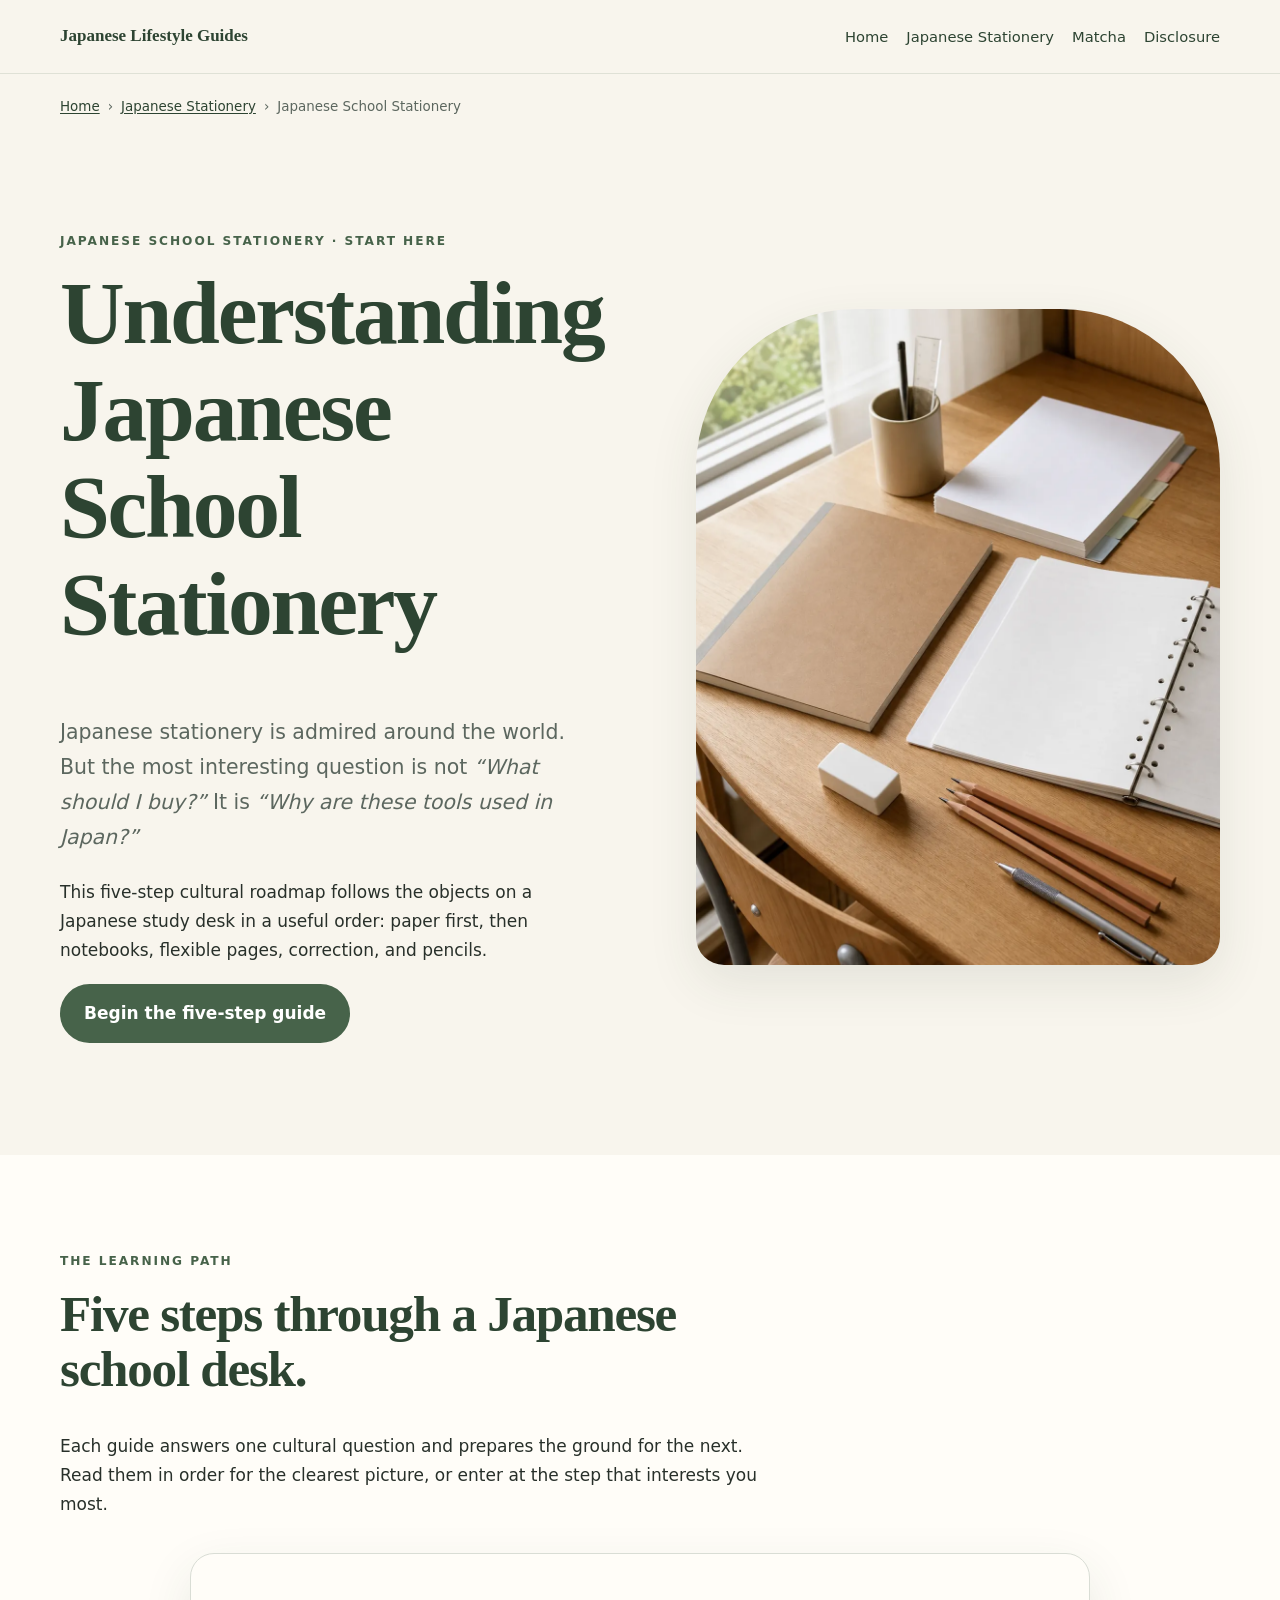
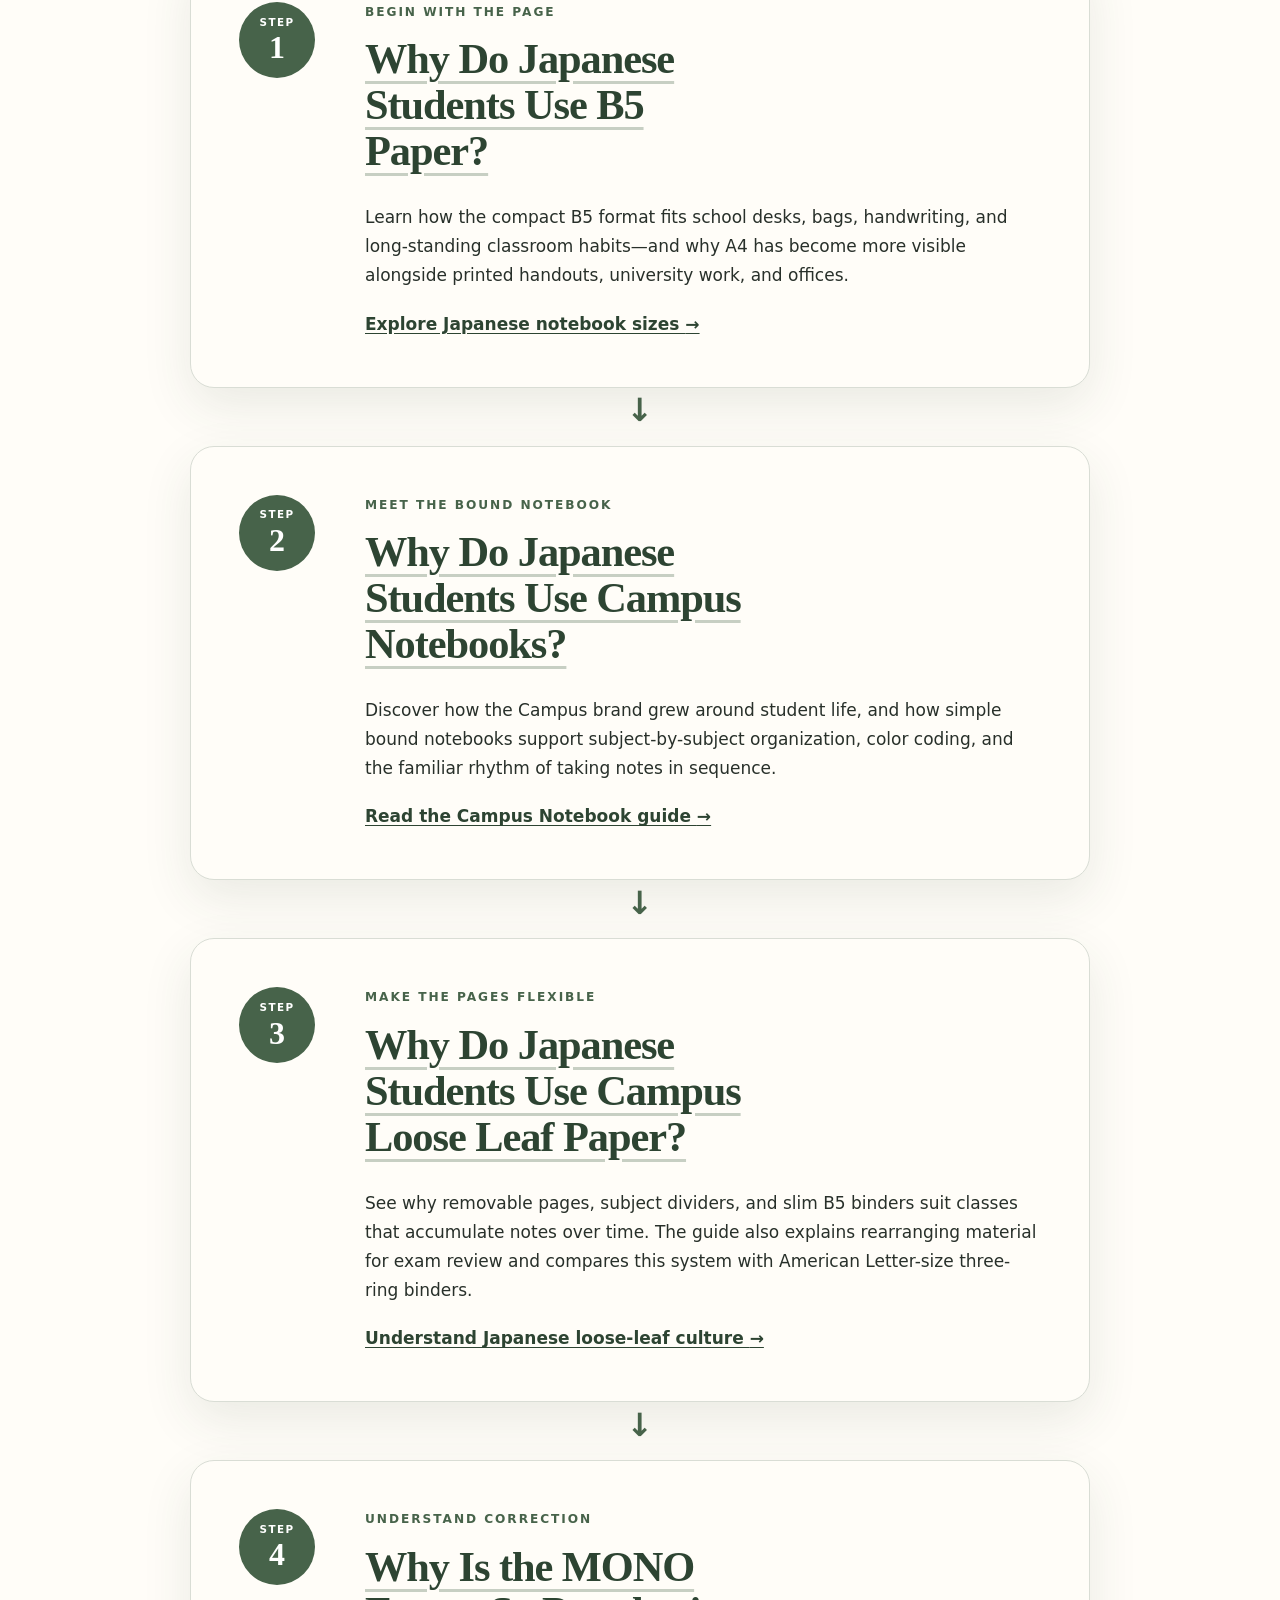
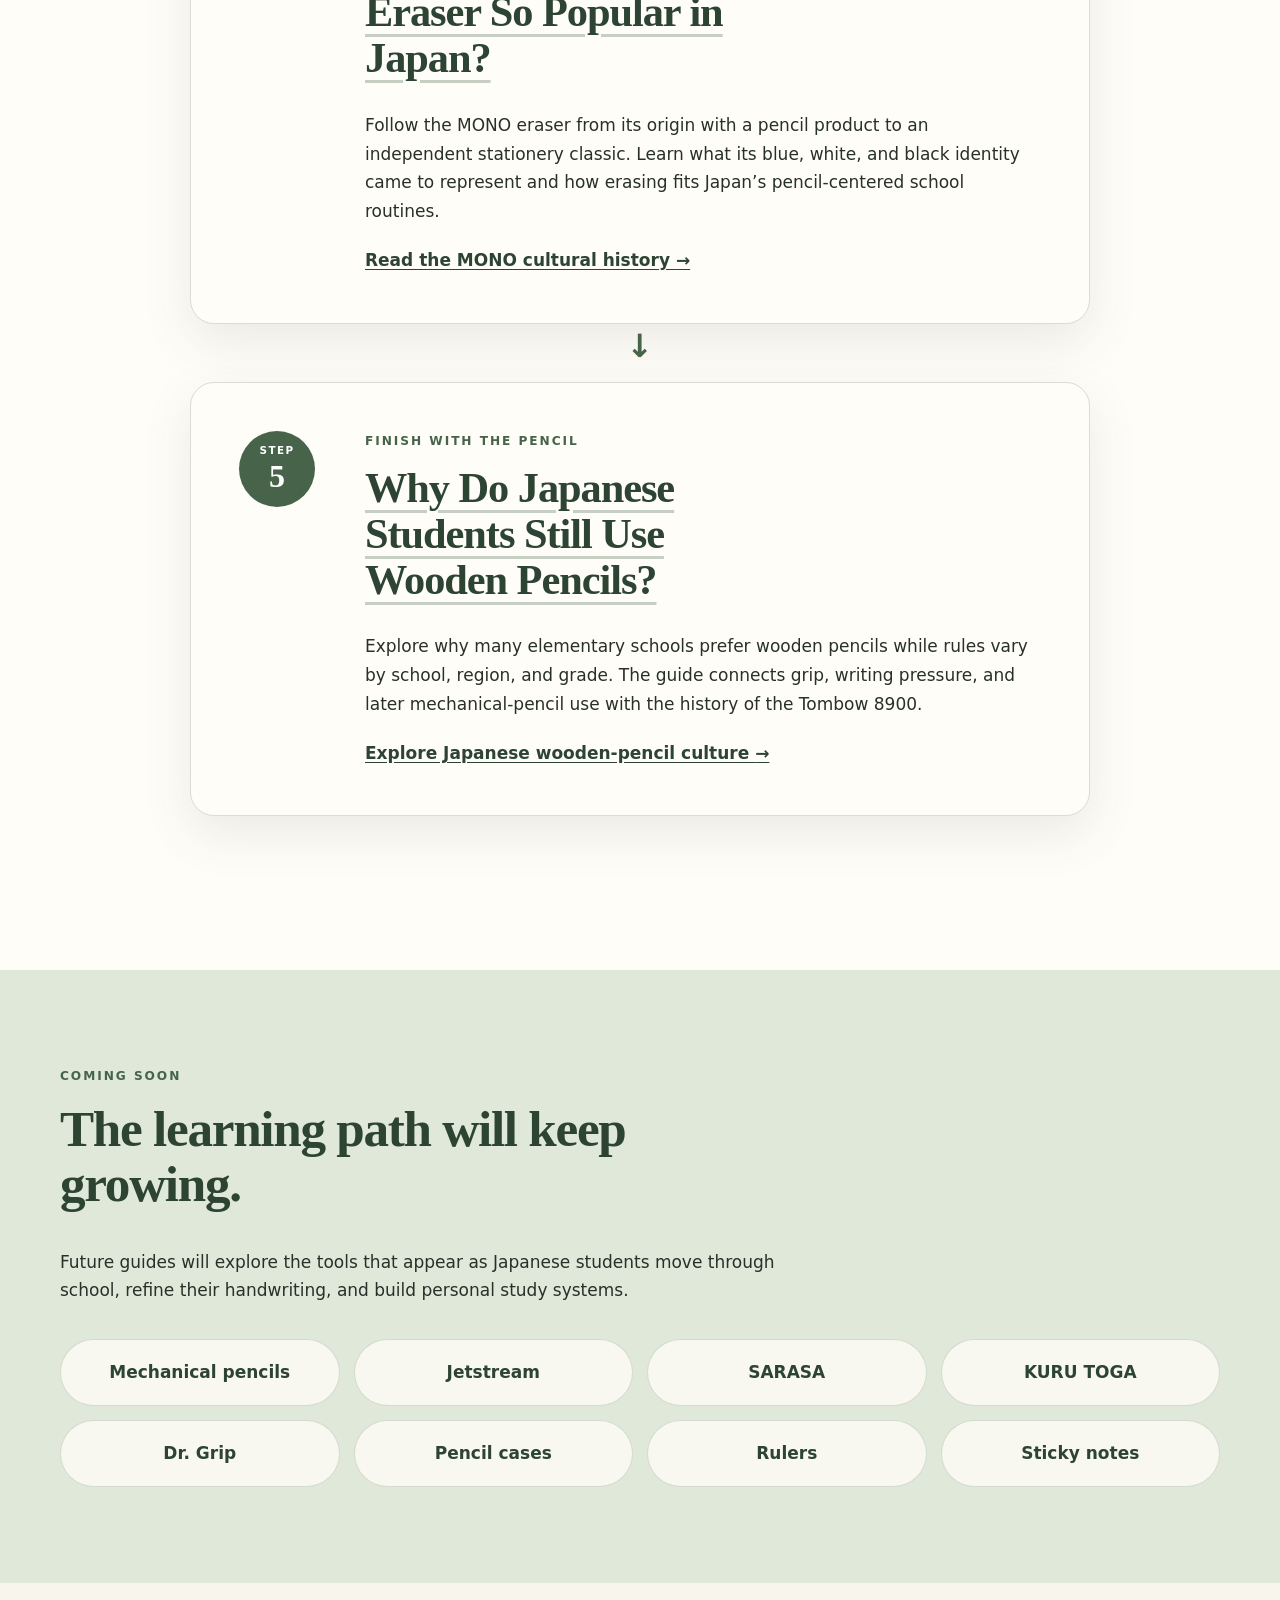
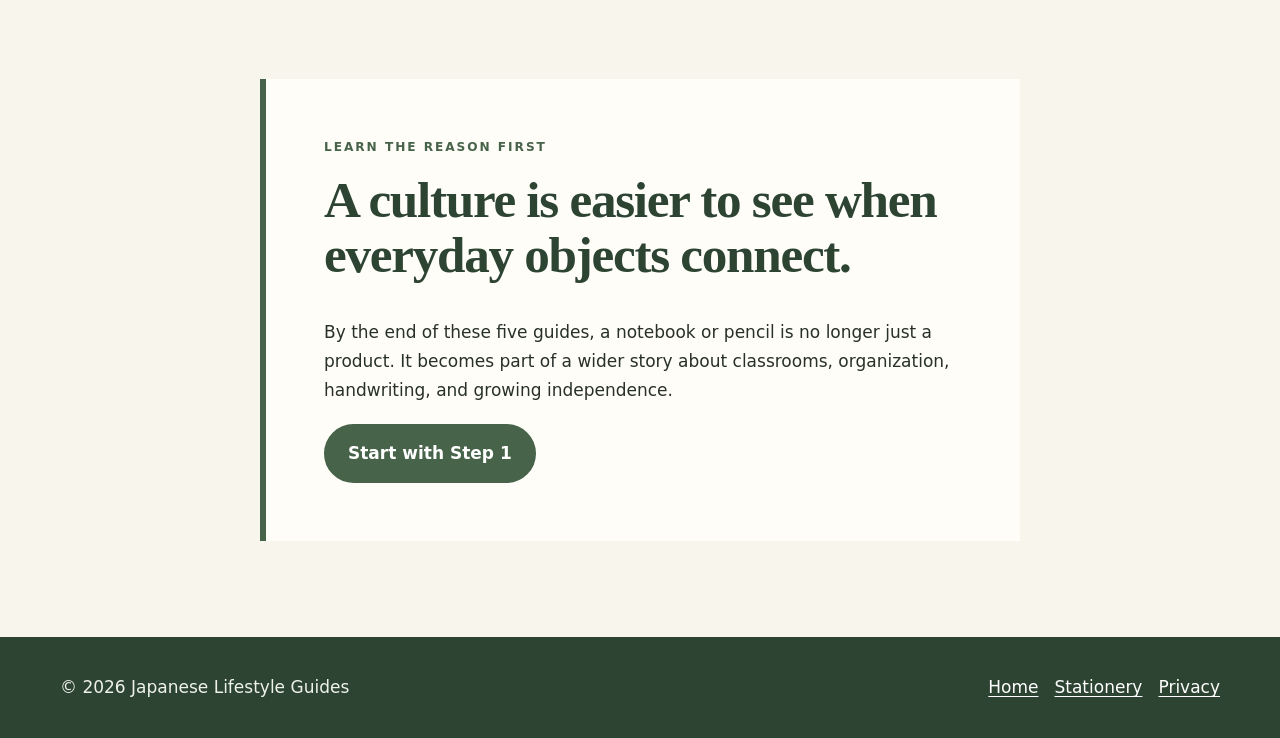
==== japanese-school-stationery/index.html @ 1e112a49 "Add Japanese school stationery start guide" ====
<!doctype html>
<html lang="en">
<head>
  <meta charset="utf-8">
  <meta name="viewport" content="width=device-width, initial-scale=1">
  <title>Start Here: Understanding Japanese School Stationery</title>
  <meta name="description" content="Follow a five-step cultural guide to Japanese school stationery, from B5 paper and Campus notebooks to loose leaf, MONO erasers, and wooden pencils.">
  <link rel="canonical" href="https://bugm79-sketch.github.io/amazon-guide/japanese-school-stationery/">
  <link rel="icon" href="../assets/favicon.svg" type="image/svg+xml">
  <link rel="stylesheet" href="../styles.css">
  <meta property="og:type" content="website">
  <meta property="og:title" content="Start Here: Understanding Japanese School Stationery">
  <meta property="og:description" content="A five-step cultural roadmap to the paper, notebooks, erasers, and pencils found in Japanese schools.">
  <meta property="og:url" content="https://bugm79-sketch.github.io/amazon-guide/japanese-school-stationery/">
  <meta property="og:image" content="https://bugm79-sketch.github.io/amazon-guide/assets/images/japanese-school-stationery-start-here.webp">
  <meta name="twitter:card" content="summary_large_image">
  <meta name="twitter:title" content="Start Here: Understanding Japanese School Stationery">
  <meta name="twitter:description" content="Learn why Japanese students use B5 paper, Campus notebooks, loose leaf, MONO erasers, and wooden pencils.">
  <meta name="twitter:image" content="https://bugm79-sketch.github.io/amazon-guide/assets/images/japanese-school-stationery-start-here.webp">
  <script type="application/ld+json">
  {
    "@context":"https://schema.org",
    "@graph":[
      {
        "@type":"CollectionPage",
        "@id":"https://bugm79-sketch.github.io/amazon-guide/japanese-school-stationery/#page",
        "name":"Start Here: Understanding Japanese School Stationery",
        "description":"A five-step cultural guide to Japanese school stationery.",
        "url":"https://bugm79-sketch.github.io/amazon-guide/japanese-school-stationery/",
        "isPartOf":{"@type":"WebSite","name":"Japanese Lifestyle Guides","url":"https://bugm79-sketch.github.io/amazon-guide/"}
      },
      {
        "@type":"BreadcrumbList",
        "itemListElement":[
          {"@type":"ListItem","position":1,"name":"Home","item":"https://bugm79-sketch.github.io/amazon-guide/"},
          {"@type":"ListItem","position":2,"name":"Japanese Stationery","item":"https://bugm79-sketch.github.io/amazon-guide/japanese-stationery.html"},
          {"@type":"ListItem","position":3,"name":"Japanese School Stationery","item":"https://bugm79-sketch.github.io/amazon-guide/japanese-school-stationery/"}
        ]
      },
      {
        "@type":"ItemList",
        "name":"Japanese School Stationery Learning Path",
        "numberOfItems":5,
        "itemListOrder":"https://schema.org/ItemListOrderAscending",
        "itemListElement":[
          {"@type":"ListItem","position":1,"name":"Why Do Japanese Students Use B5 Paper?","url":"https://bugm79-sketch.github.io/amazon-guide/japanese-a4-b5-notebooks.html"},
          {"@type":"ListItem","position":2,"name":"Why Do Japanese Students Use Campus Notebooks?","url":"https://bugm79-sketch.github.io/amazon-guide/kokuyo-campus-notebooks.html"},
          {"@type":"ListItem","position":3,"name":"Why Do Japanese Students Use Campus Loose Leaf Paper?","url":"https://bugm79-sketch.github.io/amazon-guide/kokuyo-campus-loose-leaf-culture.html"},
          {"@type":"ListItem","position":4,"name":"Why Is the MONO Eraser So Popular in Japan?","url":"https://bugm79-sketch.github.io/amazon-guide/tombow-mono-eraser-japanese-culture.html"},
          {"@type":"ListItem","position":5,"name":"Why Do Japanese Students Still Use Wooden Pencils?","url":"https://bugm79-sketch.github.io/amazon-guide/tombow-8900-japanese-pencil.html"}
        ]
      }
    ]
  }
  </script>
</head>
<body>
  <a class="skip-link" href="#main">Skip to content</a>
  <header class="site-header">
    <div class="container">
      <a class="brand" href="../index.html">Japanese Lifestyle Guides</a>
      <nav class="site-nav" aria-label="Main navigation"><a href="../index.html">Home</a><a href="../japanese-stationery.html">Japanese Stationery</a><a href="../matcha-station.html">Matcha</a><a href="../disclosure.html">Disclosure</a></nav>
    </div>
  </header>
  <main id="main">
    <div class="container breadcrumb" aria-label="Breadcrumb"><a href="../index.html">Home</a><span aria-hidden="true">›</span><a href="../japanese-stationery.html">Japanese Stationery</a><span aria-hidden="true">›</span><span>Japanese School Stationery</span></div>
    <section class="hero">
      <div class="container hero-grid">
        <div class="hero-copy">
          <p class="eyebrow">Japanese School Stationery · Start Here</p>
          <h1>Understanding Japanese School Stationery</h1>
          <p class="lede">Japanese stationery is admired around the world. But the most interesting question is not <em>“What should I buy?”</em> It is <em>“Why are these tools used in Japan?”</em></p>
          <p>This five-step cultural roadmap follows the objects on a Japanese study desk in a useful order: paper first, then notebooks, flexible pages, correction, and pencils.</p>
          <a class="button" href="#learning-path">Begin the five-step guide</a>
        </div>
        <div class="hero-art"><img src="../assets/images/japanese-school-stationery-start-here.webp" width="1086" height="1448" alt="Minimal Japanese school stationery desk with a B5 notebook, loose-leaf paper, white eraser, and wooden pencils" fetchpriority="high" decoding="async"></div>
      </div>
    </section>
    <section class="section soft" id="learning-path">
      <div class="container">
        <div class="section-head"><p class="eyebrow">The learning path</p><h2>Five steps through a Japanese school desk.</h2><p>Each guide answers one cultural question and prepares the ground for the next. Read them in order for the clearest picture, or enter at the step that interests you most.</p></div>
        <ol class="stationery-roadmap">
          <li class="roadmap-step">
            <div class="step-marker"><small>Step</small><strong>1</strong></div>
            <div><p class="eyebrow">Begin with the page</p><h2><a href="../japanese-a4-b5-notebooks.html">Why Do Japanese Students Use B5 Paper?</a></h2><p>Learn how the compact B5 format fits school desks, bags, handwriting, and long-standing classroom habits—and why A4 has become more visible alongside printed handouts, university work, and offices.</p><a class="roadmap-link" href="../japanese-a4-b5-notebooks.html">Explore Japanese notebook sizes <span aria-hidden="true">→</span></a></div>
          </li>
          <li class="roadmap-step">
            <div class="step-marker"><small>Step</small><strong>2</strong></div>
            <div><p class="eyebrow">Meet the bound notebook</p><h2><a href="../kokuyo-campus-notebooks.html">Why Do Japanese Students Use Campus Notebooks?</a></h2><p>Discover how the Campus brand grew around student life, and how simple bound notebooks support subject-by-subject organization, color coding, and the familiar rhythm of taking notes in sequence.</p><a class="roadmap-link" href="../kokuyo-campus-notebooks.html">Read the Campus Notebook guide <span aria-hidden="true">→</span></a></div>
          </li>
          <li class="roadmap-step">
            <div class="step-marker"><small>Step</small><strong>3</strong></div>
            <div><p class="eyebrow">Make the pages flexible</p><h2><a href="../kokuyo-campus-loose-leaf-culture.html">Why Do Japanese Students Use Campus Loose Leaf Paper?</a></h2><p>See why removable pages, subject dividers, and slim B5 binders suit classes that accumulate notes over time. The guide also explains rearranging material for exam review and compares this system with American Letter-size three-ring binders.</p><a class="roadmap-link" href="../kokuyo-campus-loose-leaf-culture.html">Understand Japanese loose-leaf culture <span aria-hidden="true">→</span></a></div>
          </li>
          <li class="roadmap-step">
            <div class="step-marker"><small>Step</small><strong>4</strong></div>
            <div><p class="eyebrow">Understand correction</p><h2><a href="../tombow-mono-eraser-japanese-culture.html">Why Is the MONO Eraser So Popular in Japan?</a></h2><p>Follow the MONO eraser from its origin with a pencil product to an independent stationery classic. Learn what its blue, white, and black identity came to represent and how erasing fits Japan’s pencil-centered school routines.</p><a class="roadmap-link" href="../tombow-mono-eraser-japanese-culture.html">Read the MONO cultural history <span aria-hidden="true">→</span></a></div>
          </li>
          <li class="roadmap-step">
            <div class="step-marker"><small>Step</small><strong>5</strong></div>
            <div><p class="eyebrow">Finish with the pencil</p><h2><a href="../tombow-8900-japanese-pencil.html">Why Do Japanese Students Still Use Wooden Pencils?</a></h2><p>Explore why many elementary schools prefer wooden pencils while rules vary by school, region, and grade. The guide connects grip, writing pressure, and later mechanical-pencil use with the history of the Tombow 8900.</p><a class="roadmap-link" href="../tombow-8900-japanese-pencil.html">Explore Japanese wooden-pencil culture <span aria-hidden="true">→</span></a></div>
          </li>
        </ol>
      </div>
    </section>
    <section class="section sage">
      <div class="container">
        <div class="section-head"><p class="eyebrow">Coming Soon</p><h2>The learning path will keep growing.</h2><p>Future guides will explore the tools that appear as Japanese students move through school, refine their handwriting, and build personal study systems.</p></div>
        <div class="coming-soon-grid" aria-label="Upcoming Japanese stationery guides">
          <span>Mechanical pencils</span><span>Jetstream</span><span>SARASA</span><span>KURU TOGA</span><span>Dr. Grip</span><span>Pencil cases</span><span>Rulers</span><span>Sticky notes</span>
        </div>
      </div>
    </section>
    <section class="section">
      <div class="narrow course-closing">
        <p class="eyebrow">Learn the reason first</p>
        <h2>A culture is easier to see when everyday objects connect.</h2>
        <p>By the end of these five guides, a notebook or pencil is no longer just a product. It becomes part of a wider story about classrooms, organization, handwriting, and growing independence.</p>
        <a class="button" href="../japanese-a4-b5-notebooks.html">Start with Step 1</a>
      </div>
    </section>
  </main>
  <footer class="site-footer"><div class="container footer-row"><p>© 2026 Japanese Lifestyle Guides</p><div class="footer-links"><a href="../index.html">Home</a><a href="../japanese-stationery.html">Stationery</a><a href="../privacy.html">Privacy</a></div></div></footer>
</body>
</html>
---- styles.css ----
:root {
  --matcha: #47634a;
  --matcha-dark: #2d4432;
  --sage: #dfe8d9;
  --cream: #f8f5ed;
  --paper: #fffdf8;
  --wood: #d5b98d;
  --charcoal: #28302a;
  --muted: #5c675f;
  --line: #d9ddd5;
  --shadow: 0 18px 50px rgba(45, 68, 50, .1);
  --radius: 24px;
}

* { box-sizing: border-box; }
html { scroll-behavior: smooth; }
body {
  margin: 0;
  color: var(--charcoal);
  background: var(--cream);
  font-family: Inter, ui-sans-serif, system-ui, -apple-system, BlinkMacSystemFont, "Segoe UI", sans-serif;
  font-size: 17px;
  line-height: 1.7;
}
img { display: block; max-width: 100%; height: auto; }
a { color: var(--matcha-dark); text-underline-offset: .18em; }
a:hover { color: var(--matcha); }
h1, h2, h3 {
  margin: 0 0 .7em;
  color: var(--matcha-dark);
  font-family: Georgia, "Times New Roman", serif;
  line-height: 1.08;
  letter-spacing: -.025em;
}
h1 { font-size: clamp(2.8rem, 7vw, 5.8rem); max-width: 12ch; }
h2 { font-size: clamp(2rem, 4vw, 3.4rem); }
h3 { font-size: clamp(1.4rem, 2vw, 1.85rem); }
p { margin: 0 0 1.15em; }
.container { width: min(1160px, calc(100% - 40px)); margin-inline: auto; }
.narrow { width: min(760px, calc(100% - 40px)); margin-inline: auto; }
.skip-link { position: absolute; left: -999px; top: 8px; }
.skip-link:focus { left: 8px; z-index: 10; padding: 10px 16px; background: white; }
.site-header { padding: 22px 0; border-bottom: 1px solid rgba(71, 99, 74, .14); }
.site-header .container, .site-footer .footer-row { display: flex; align-items: center; justify-content: space-between; gap: 24px; }
.brand { font-family: Georgia, serif; font-weight: 700; text-decoration: none; }
.site-nav { display: flex; flex-wrap: wrap; gap: 18px; font-size: .92rem; }
.site-nav a { text-decoration: none; }
.eyebrow { color: var(--matcha); font-size: .76rem; font-weight: 800; letter-spacing: .16em; text-transform: uppercase; }
.hero { padding: clamp(56px, 9vw, 112px) 0; }
.hero-grid { display: grid; grid-template-columns: 1.02fr .98fr; gap: clamp(36px, 7vw, 90px); align-items: center; }
.hero-copy .lede { max-width: 58ch; color: var(--muted); font-size: clamp(1.05rem, 2vw, 1.28rem); }
.hero-art { overflow: hidden; border-radius: 160px 160px 28px 28px; box-shadow: var(--shadow); }
.hero-art img { width: 100%; aspect-ratio: 4 / 5; object-fit: cover; }
.button {
  display: inline-flex; align-items: center; justify-content: center; min-height: 52px;
  padding: 13px 22px; border: 2px solid var(--matcha); border-radius: 999px;
  background: var(--matcha); color: white; font-weight: 750; text-align: center; text-decoration: none;
}
.button:hover { background: var(--matcha-dark); color: white; }
.button[aria-disabled="true"] { cursor: not-allowed; border-color: #a7afa5; background: #a7afa5; color: #fff; }
.link-note { display: block; margin-top: 8px; color: var(--muted); font-size: .82rem; }
.section { padding: clamp(56px, 8vw, 96px) 0; }
.section-head { max-width: 720px; margin-bottom: 34px; }
.soft { background: var(--paper); }
.sage { background: var(--sage); }
.card-grid { display: grid; grid-template-columns: repeat(2, 1fr); gap: 22px; }
.card { overflow: hidden; border: 1px solid var(--line); border-radius: var(--radius); background: var(--paper); box-shadow: 0 10px 30px rgba(45,68,50,.055); }
.card > img { width: 100%; aspect-ratio: 4 / 3; object-fit: cover; }
.card-body { padding: 26px; }
.card .tag { display: inline-block; margin-bottom: 14px; padding: 5px 11px; border-radius: 999px; background: var(--sage); color: var(--matcha-dark); font-size: .75rem; font-weight: 800; }
.featured-card { display: grid; grid-template-columns: 1fr 1fr; align-items: stretch; }
.featured-card img { width: 100%; height: 100%; object-fit: cover; }
.featured-guides { display: grid; gap: 24px; }
.category-grid { display: grid; grid-template-columns: repeat(3, 1fr); gap: 15px; }
.category { display: block; min-height: 112px; padding: 22px; border: 1px solid var(--line); border-radius: 18px; background: var(--paper); }
.category small { display: block; color: var(--muted); }
.category-available {
  cursor: pointer;
  border-color: rgba(71, 99, 74, .35);
  background: linear-gradient(135deg, var(--paper), #f0f5ec);
  box-shadow: 0 8px 22px rgba(45, 68, 50, .11);
  color: var(--matcha-dark);
  text-decoration: none;
  transition: transform .2s ease, box-shadow .2s ease, border-color .2s ease;
}
.category-available small { color: var(--matcha); font-weight: 750; }
.category-available:hover {
  transform: translateY(-4px);
  border-color: var(--matcha);
  box-shadow: 0 14px 30px rgba(45, 68, 50, .16);
  color: var(--matcha-dark);
}
.category-available:focus-visible { outline: 3px solid var(--wood); outline-offset: 4px; }
.category-coming-soon { cursor: default; background: rgba(255, 253, 248, .62); color: #616a63; box-shadow: none; }
.category-coming-soon small { display: inline-block; margin-top: 4px; padding: 2px 9px; border-radius: 999px; background: #eceee9; font-size: .78rem; }
.product { display: grid; grid-template-columns: .85fr 1.15fr; }
.product img { width: 100%; height: 100%; min-height: 360px; object-fit: cover; }
.facts { display: grid; grid-template-columns: 1fr 1fr; gap: 18px; margin: 22px 0; }
.facts div { padding-top: 14px; border-top: 1px solid var(--line); }
.facts strong { display: block; color: var(--matcha-dark); }
.style-grid, .routine { display: grid; grid-template-columns: repeat(2, 1fr); gap: clamp(30px, 7vw, 80px); align-items: center; }
.lifestyle-image { width: 100%; aspect-ratio: 4 / 3; object-fit: cover; }
.summary-photo { display: grid; grid-template-columns: 1.25fr .75fr; overflow: hidden; border-radius: var(--radius); background: var(--cream); box-shadow: var(--shadow); }
.summary-photo > img { width: 100%; height: 100%; min-height: 440px; object-fit: cover; }
.summary-copy { align-self: center; padding: clamp(28px, 5vw, 58px); }
.check-list { padding: 0; list-style: none; }
.check-list li { position: relative; margin: 10px 0; padding-left: 30px; }
.check-list li::before { position: absolute; left: 0; content: "○"; color: var(--matcha); font-weight: 800; }
.steps { margin: 0; padding: 0; list-style: none; counter-reset: steps; }
.steps li { position: relative; min-height: 52px; margin: 0 0 15px; padding: 12px 14px 12px 62px; border-radius: 14px; background: var(--paper); counter-increment: steps; }
.steps li::before { position: absolute; left: 12px; top: 9px; content: counter(steps); display: grid; width: 38px; height: 38px; place-items: center; border-radius: 50%; background: var(--matcha); color: white; font-weight: 800; }
.faq details { margin-bottom: 12px; padding: 18px 20px; border: 1px solid var(--line); border-radius: 14px; background: var(--paper); }
.faq summary { cursor: pointer; color: var(--matcha-dark); font-weight: 800; }
.faq details p { margin: 12px 0 0; }
.disclosure-box { padding: clamp(24px, 5vw, 42px); border: 2px solid var(--matcha); border-radius: var(--radius); background: var(--paper); }
.legal h1 { max-width: none; font-size: clamp(2.6rem, 6vw, 4.5rem); }
.legal h2 { margin-top: 1.5em; font-size: 1.8rem; }
.site-footer { padding: 36px 0; background: var(--matcha-dark); color: #eef2eb; }
.site-footer a { color: white; }
.site-footer p { margin: 0; }
.footer-links { display: flex; flex-wrap: wrap; gap: 16px; }
.tiny { font-size: .82rem; color: var(--muted); }
.compact-disclosure p:last-child { margin-bottom: 0; }
.breadcrumb { display: flex; flex-wrap: wrap; gap: 8px; padding-top: 22px; color: var(--muted); font-size: .84rem; }
.stationery-roadmap { width: min(900px, 100%); margin: 0 auto; padding: 0; list-style: none; }
.roadmap-step {
  position: relative; display: grid; grid-template-columns: 84px 1fr; gap: clamp(20px, 4vw, 42px);
  margin-bottom: 58px; padding: clamp(26px, 5vw, 48px); border: 1px solid var(--line);
  border-radius: var(--radius); background: var(--paper); box-shadow: var(--shadow);
}
.roadmap-step:not(:last-child)::after { position: absolute; bottom: -51px; left: 50%; content: "↓"; color: var(--matcha); font-size: 2rem; font-weight: 800; transform: translateX(-50%); }
.roadmap-step h2 { max-width: 19ch; font-size: clamp(1.75rem, 3.5vw, 2.65rem); }
.roadmap-step h2 a { text-decoration-thickness: .06em; text-decoration-color: rgba(71, 99, 74, .3); }
.step-marker { display: grid; width: 76px; height: 76px; place-content: center; border-radius: 50%; background: var(--matcha); color: white; text-align: center; line-height: 1; }
.step-marker small { font-size: .65rem; font-weight: 800; letter-spacing: .14em; text-transform: uppercase; }
.step-marker strong { margin-top: 4px; font-family: Georgia, serif; font-size: 2rem; }
.roadmap-link { font-weight: 800; }
.coming-soon-grid { display: grid; grid-template-columns: repeat(4, 1fr); gap: 14px; }
.coming-soon-grid span { padding: 18px 14px; border: 1px solid rgba(71, 99, 74, .2); border-radius: 999px; background: rgba(255, 253, 248, .78); color: var(--matcha-dark); font-weight: 750; text-align: center; }
.course-closing { padding: clamp(28px, 6vw, 58px); border-left: 6px solid var(--matcha); background: var(--paper); }
.experience-grid, .fit-grid { display: grid; grid-template-columns: repeat(2, 1fr); gap: clamp(30px, 7vw, 80px); align-items: center; }
.comparison-wrap { overflow-x: auto; border: 1px solid var(--line); border-radius: 18px; background: var(--paper); }
.comparison-table { width: 100%; min-width: 680px; border-collapse: collapse; text-align: left; }
.comparison-table th, .comparison-table td { padding: 16px 18px; border-bottom: 1px solid var(--line); }
.comparison-table thead th { background: var(--sage); color: var(--matcha-dark); }
.comparison-table tbody tr:last-child th, .comparison-table tbody tr:last-child td { border-bottom: 0; }
.table-note { margin-top: 12px; }
.use-grid { display: grid; grid-template-columns: repeat(4, 1fr); gap: 18px; }
.use-card, .note-card { padding: 24px; border: 1px solid var(--line); border-radius: 18px; background: var(--paper); }
.use-card .tag { display: inline-block; margin-bottom: 14px; color: var(--matcha); font-weight: 800; }
.center-cta { margin-top: 30px; text-align: center; }
.pinterest-image { width: min(100%, 560px); margin-inline: auto; aspect-ratio: 4 / 5; object-fit: cover; object-position: center; }
.note-card { background: var(--sage); }
.final-cta { text-align: center; }
.final-cta h2 { max-width: 14ch; margin-inline: auto; }
.breadcrumbs { display: flex; flex-wrap: wrap; gap: 8px; padding-top: 18px; color: var(--muted); font-size: .86rem; }
.breadcrumbs a { color: var(--matcha-dark); }
.disclosure-strip { padding: 28px 0; }
.disclosure-strip p:last-child, .source-note p:last-child { margin-bottom: 0; }

@media (max-width: 820px) {
  .hero-grid, .featured-card, .product, .style-grid, .routine, .summary-photo, .experience-grid, .fit-grid { grid-template-columns: 1fr; }
  .hero-copy { order: 1; }
  .hero-art { order: 2; border-radius: 100px 100px 22px 22px; }
  .card-grid, .category-grid, .use-grid { grid-template-columns: 1fr 1fr; }
  .coming-soon-grid { grid-template-columns: repeat(2, 1fr); }
  .product img { min-height: 260px; }
  .summary-photo > img { min-height: 0; aspect-ratio: 3 / 2; }
}
@media (max-width: 560px) {
  body { font-size: 16px; }
  .container, .narrow { width: min(100% - 28px, 1160px); }
  .site-header .container, .site-footer .footer-row { align-items: flex-start; flex-direction: column; }
  .card-grid, .category-grid, .facts, .use-grid { grid-template-columns: 1fr; }
  .roadmap-step { grid-template-columns: 1fr; margin-bottom: 52px; padding: 24px 20px; }
  .step-marker { width: 62px; height: 62px; }
  .coming-soon-grid { grid-template-columns: 1fr 1fr; gap: 10px; }
  .coming-soon-grid span { padding: 13px 8px; font-size: .9rem; }
  .button { width: 100%; }
}
@media (prefers-reduced-motion: reduce) {
  html { scroll-behavior: auto; }
  .category-available { transition: none; }
}
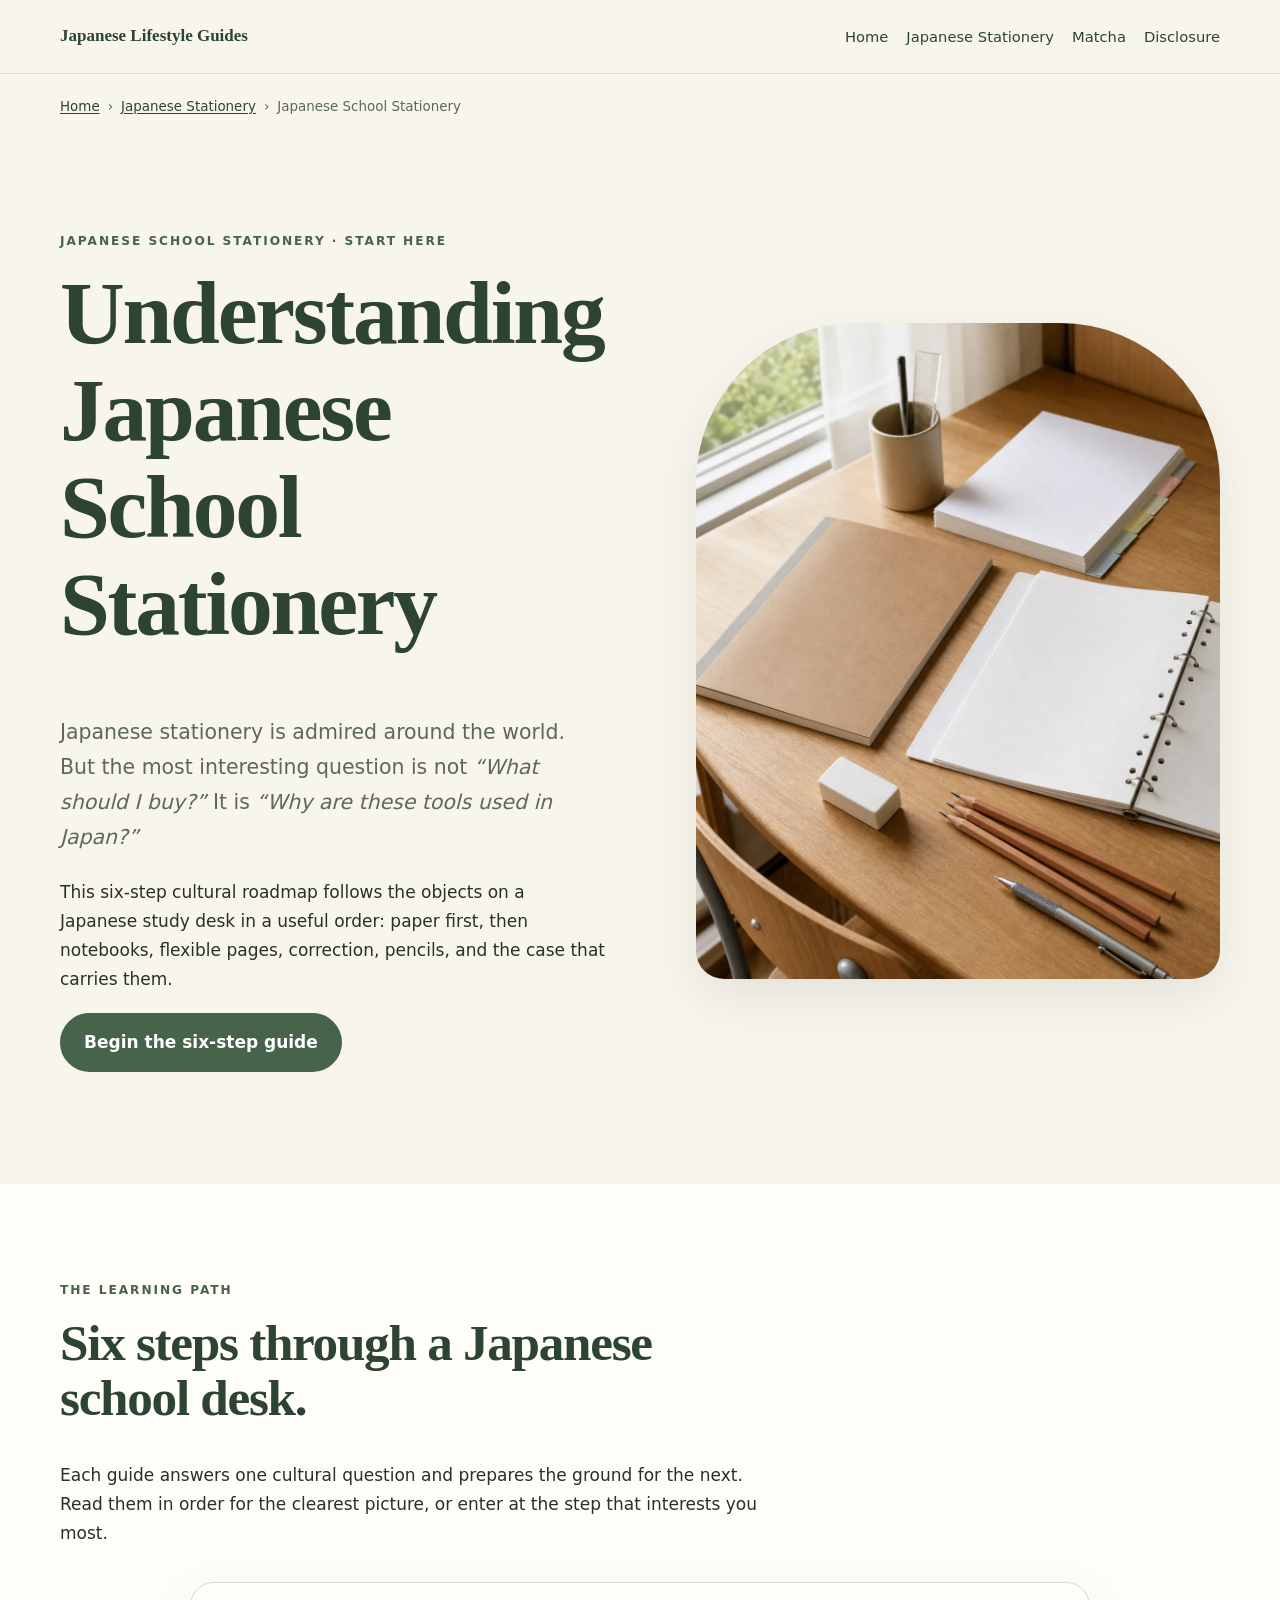
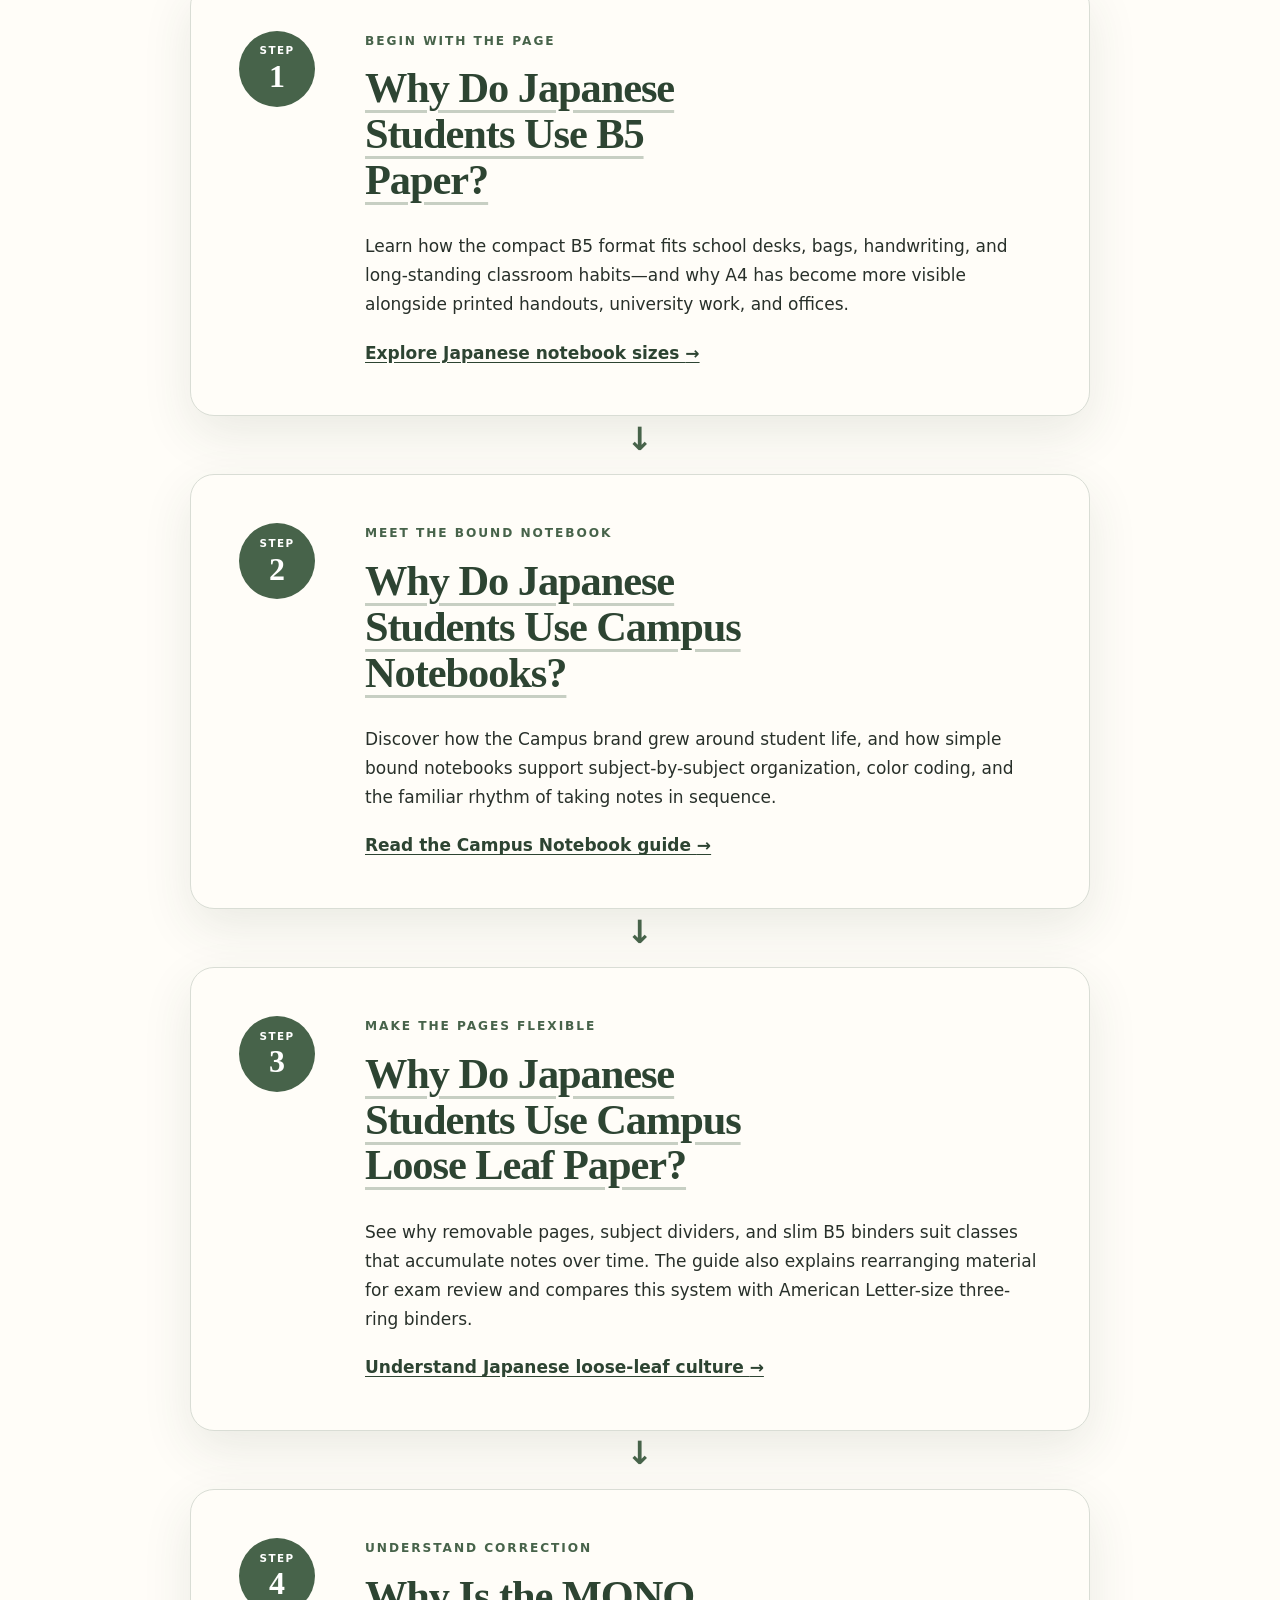
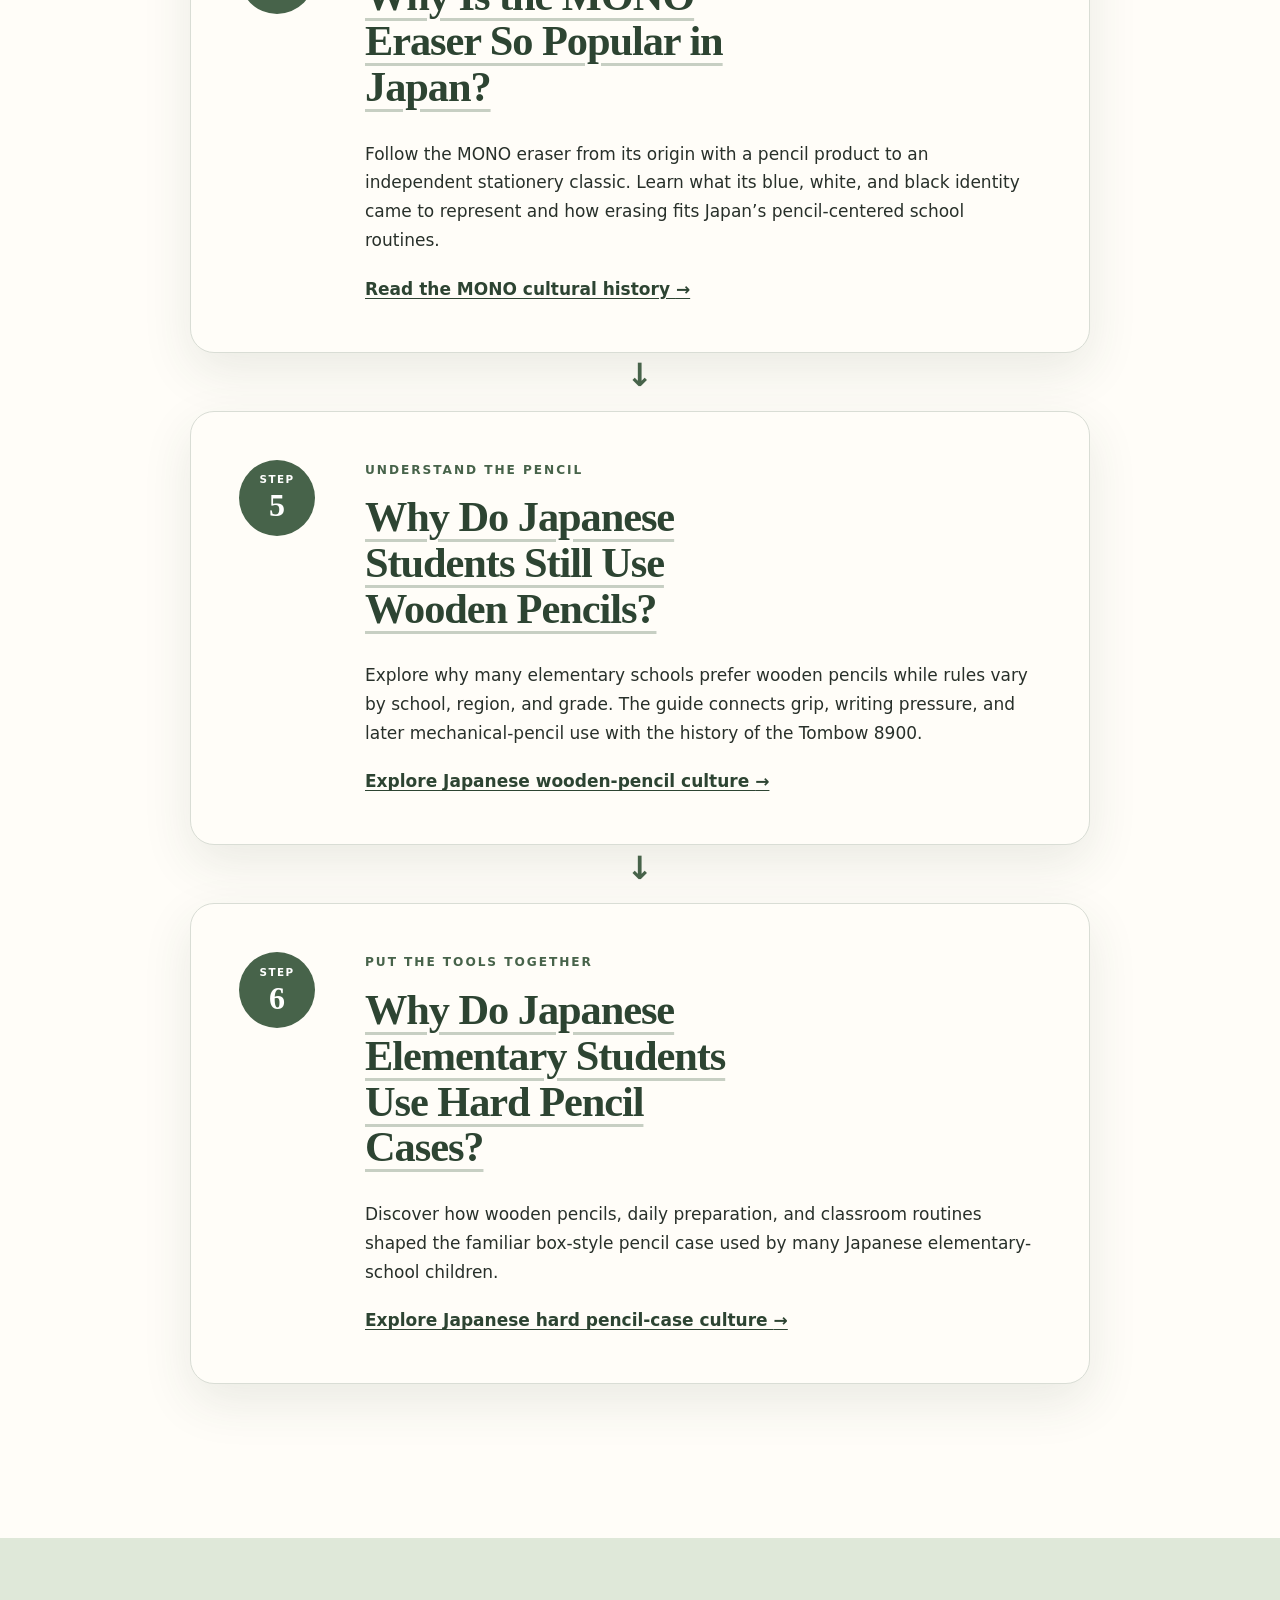
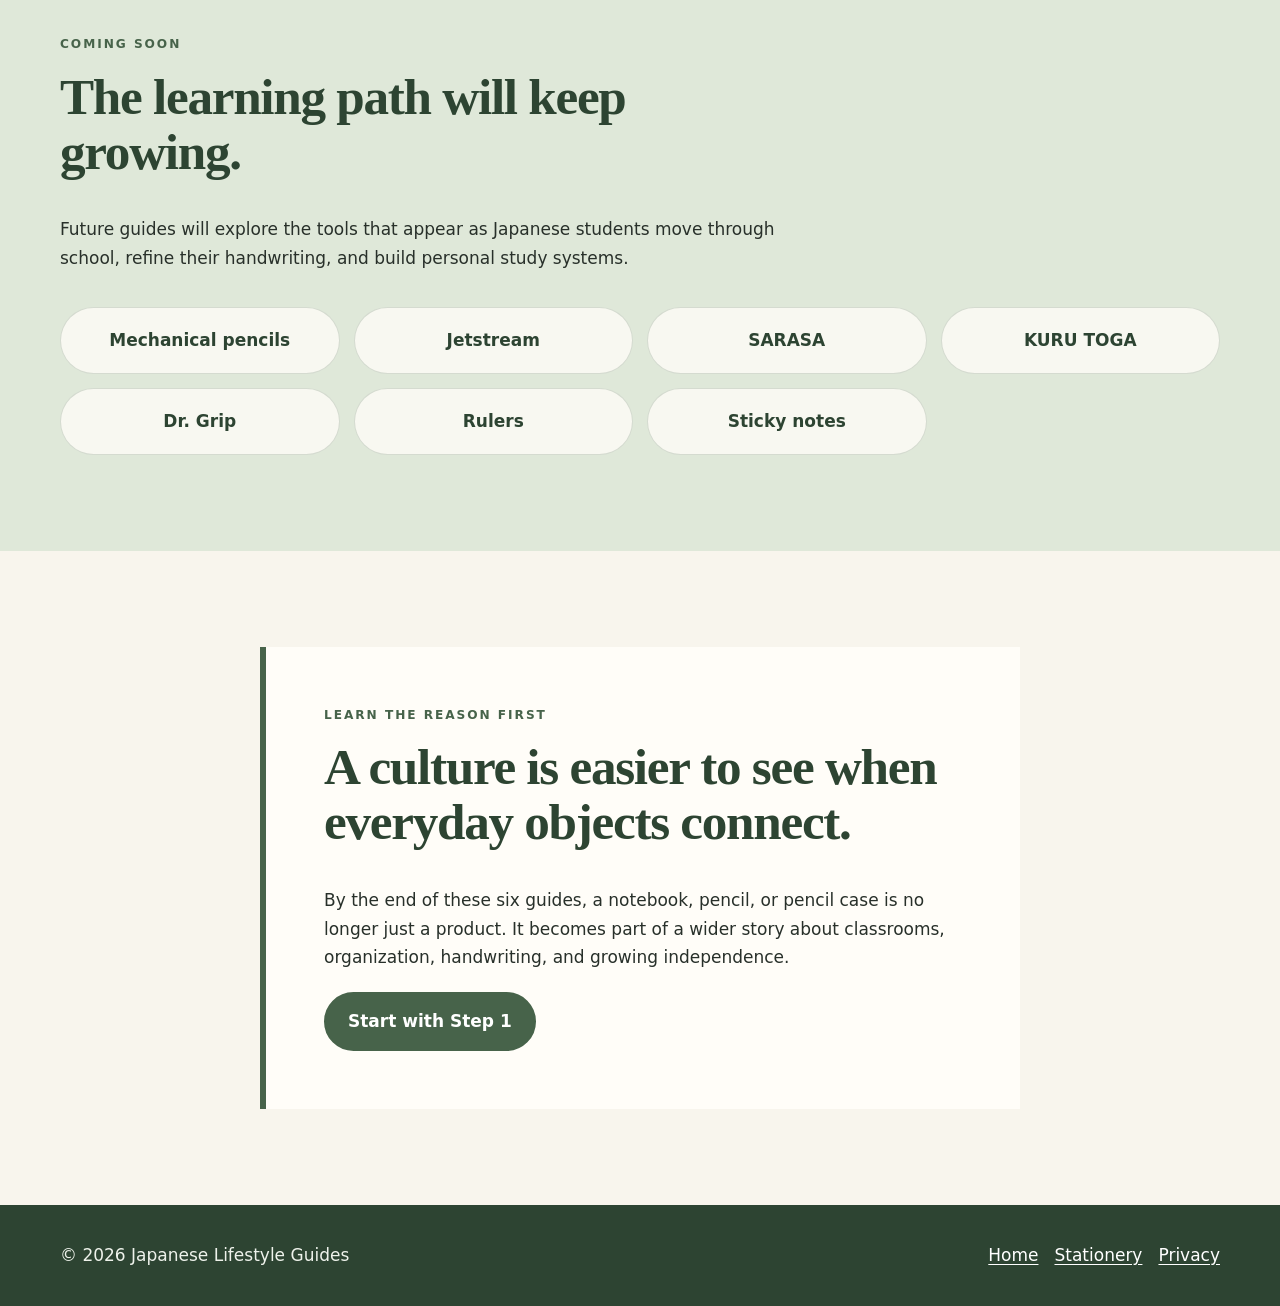
==== commit 801cc323: "Add Japanese hard pencil case culture guide" ====
--- a/japanese-school-stationery/index.html
+++ b/japanese-school-stationery/index.html
@@ -4,13 +4,13 @@
   <meta charset="utf-8">
   <meta name="viewport" content="width=device-width, initial-scale=1">
   <title>Start Here: Understanding Japanese School Stationery</title>
-  <meta name="description" content="Follow a five-step cultural guide to Japanese school stationery, from B5 paper and Campus notebooks to loose leaf, MONO erasers, and wooden pencils.">
+  <meta name="description" content="Follow a six-step cultural guide to Japanese school stationery, from B5 paper and Campus notebooks to erasers, wooden pencils, and hard pencil cases.">
   <link rel="canonical" href="https://bugm79-sketch.github.io/amazon-guide/japanese-school-stationery/">
   <link rel="icon" href="../assets/favicon.svg" type="image/svg+xml">
   <link rel="stylesheet" href="../styles.css">
   <meta property="og:type" content="website">
   <meta property="og:title" content="Start Here: Understanding Japanese School Stationery">
-  <meta property="og:description" content="A five-step cultural roadmap to the paper, notebooks, erasers, and pencils found in Japanese schools.">
+  <meta property="og:description" content="A six-step cultural roadmap to the paper, notebooks, erasers, pencils, and pencil cases found in Japanese schools.">
   <meta property="og:url" content="https://bugm79-sketch.github.io/amazon-guide/japanese-school-stationery/">
   <meta property="og:image" content="https://bugm79-sketch.github.io/amazon-guide/assets/images/japanese-school-stationery-start-here.webp">
   <meta name="twitter:card" content="summary_large_image">
@@ -25,7 +25,7 @@
         "@type":"CollectionPage",
         "@id":"https://bugm79-sketch.github.io/amazon-guide/japanese-school-stationery/#page",
         "name":"Start Here: Understanding Japanese School Stationery",
-        "description":"A five-step cultural guide to Japanese school stationery.",
+        "description":"A six-step cultural guide to Japanese school stationery.",
         "url":"https://bugm79-sketch.github.io/amazon-guide/japanese-school-stationery/",
         "isPartOf":{"@type":"WebSite","name":"Japanese Lifestyle Guides","url":"https://bugm79-sketch.github.io/amazon-guide/"}
       },
@@ -40,14 +40,15 @@
       {
         "@type":"ItemList",
         "name":"Japanese School Stationery Learning Path",
-        "numberOfItems":5,
+        "numberOfItems":6,
         "itemListOrder":"https://schema.org/ItemListOrderAscending",
         "itemListElement":[
           {"@type":"ListItem","position":1,"name":"Why Do Japanese Students Use B5 Paper?","url":"https://bugm79-sketch.github.io/amazon-guide/japanese-a4-b5-notebooks.html"},
           {"@type":"ListItem","position":2,"name":"Why Do Japanese Students Use Campus Notebooks?","url":"https://bugm79-sketch.github.io/amazon-guide/kokuyo-campus-notebooks.html"},
           {"@type":"ListItem","position":3,"name":"Why Do Japanese Students Use Campus Loose Leaf Paper?","url":"https://bugm79-sketch.github.io/amazon-guide/kokuyo-campus-loose-leaf-culture.html"},
           {"@type":"ListItem","position":4,"name":"Why Is the MONO Eraser So Popular in Japan?","url":"https://bugm79-sketch.github.io/amazon-guide/tombow-mono-eraser-japanese-culture.html"},
-          {"@type":"ListItem","position":5,"name":"Why Do Japanese Students Still Use Wooden Pencils?","url":"https://bugm79-sketch.github.io/amazon-guide/tombow-8900-japanese-pencil.html"}
+          {"@type":"ListItem","position":5,"name":"Why Do Japanese Students Still Use Wooden Pencils?","url":"https://bugm79-sketch.github.io/amazon-guide/tombow-8900-japanese-pencil.html"},
+          {"@type":"ListItem","position":6,"name":"Why Do Japanese Elementary Students Use Hard Pencil Cases?","url":"https://bugm79-sketch.github.io/amazon-guide/why-japanese-students-use-hard-pencil-cases.html"}
         ]
       }
     ]
@@ -70,15 +71,15 @@
           <p class="eyebrow">Japanese School Stationery · Start Here</p>
           <h1>Understanding Japanese School Stationery</h1>
           <p class="lede">Japanese stationery is admired around the world. But the most interesting question is not <em>“What should I buy?”</em> It is <em>“Why are these tools used in Japan?”</em></p>
-          <p>This five-step cultural roadmap follows the objects on a Japanese study desk in a useful order: paper first, then notebooks, flexible pages, correction, and pencils.</p>
-          <a class="button" href="#learning-path">Begin the five-step guide</a>
+          <p>This six-step cultural roadmap follows the objects on a Japanese study desk in a useful order: paper first, then notebooks, flexible pages, correction, pencils, and the case that carries them.</p>
+          <a class="button" href="#learning-path">Begin the six-step guide</a>
         </div>
         <div class="hero-art"><img src="../assets/images/japanese-school-stationery-start-here.webp" width="1086" height="1448" alt="Minimal Japanese school stationery desk with a B5 notebook, loose-leaf paper, white eraser, and wooden pencils" fetchpriority="high" decoding="async"></div>
       </div>
     </section>
     <section class="section soft" id="learning-path">
       <div class="container">
-        <div class="section-head"><p class="eyebrow">The learning path</p><h2>Five steps through a Japanese school desk.</h2><p>Each guide answers one cultural question and prepares the ground for the next. Read them in order for the clearest picture, or enter at the step that interests you most.</p></div>
+        <div class="section-head"><p class="eyebrow">The learning path</p><h2>Six steps through a Japanese school desk.</h2><p>Each guide answers one cultural question and prepares the ground for the next. Read them in order for the clearest picture, or enter at the step that interests you most.</p></div>
         <ol class="stationery-roadmap">
           <li class="roadmap-step">
             <div class="step-marker"><small>Step</small><strong>1</strong></div>
@@ -98,7 +99,11 @@
           </li>
           <li class="roadmap-step">
             <div class="step-marker"><small>Step</small><strong>5</strong></div>
-            <div><p class="eyebrow">Finish with the pencil</p><h2><a href="../tombow-8900-japanese-pencil.html">Why Do Japanese Students Still Use Wooden Pencils?</a></h2><p>Explore why many elementary schools prefer wooden pencils while rules vary by school, region, and grade. The guide connects grip, writing pressure, and later mechanical-pencil use with the history of the Tombow 8900.</p><a class="roadmap-link" href="../tombow-8900-japanese-pencil.html">Explore Japanese wooden-pencil culture <span aria-hidden="true">→</span></a></div>
+            <div><p class="eyebrow">Understand the pencil</p><h2><a href="../tombow-8900-japanese-pencil.html">Why Do Japanese Students Still Use Wooden Pencils?</a></h2><p>Explore why many elementary schools prefer wooden pencils while rules vary by school, region, and grade. The guide connects grip, writing pressure, and later mechanical-pencil use with the history of the Tombow 8900.</p><a class="roadmap-link" href="../tombow-8900-japanese-pencil.html">Explore Japanese wooden-pencil culture <span aria-hidden="true">→</span></a></div>
+          </li>
+          <li class="roadmap-step">
+            <div class="step-marker"><small>Step</small><strong>6</strong></div>
+            <div><p class="eyebrow">Put the tools together</p><h2><a href="../why-japanese-students-use-hard-pencil-cases.html">Why Do Japanese Elementary Students Use Hard Pencil Cases?</a></h2><p>Discover how wooden pencils, daily preparation, and classroom routines shaped the familiar box-style pencil case used by many Japanese elementary-school children.</p><a class="roadmap-link" href="../why-japanese-students-use-hard-pencil-cases.html">Explore Japanese hard pencil-case culture <span aria-hidden="true">→</span></a></div>
           </li>
         </ol>
       </div>
@@ -107,7 +112,7 @@
       <div class="container">
         <div class="section-head"><p class="eyebrow">Coming Soon</p><h2>The learning path will keep growing.</h2><p>Future guides will explore the tools that appear as Japanese students move through school, refine their handwriting, and build personal study systems.</p></div>
         <div class="coming-soon-grid" aria-label="Upcoming Japanese stationery guides">
-          <span>Mechanical pencils</span><span>Jetstream</span><span>SARASA</span><span>KURU TOGA</span><span>Dr. Grip</span><span>Pencil cases</span><span>Rulers</span><span>Sticky notes</span>
+          <span>Mechanical pencils</span><span>Jetstream</span><span>SARASA</span><span>KURU TOGA</span><span>Dr. Grip</span><span>Rulers</span><span>Sticky notes</span>
         </div>
       </div>
     </section>
@@ -115,7 +120,7 @@
       <div class="narrow course-closing">
         <p class="eyebrow">Learn the reason first</p>
         <h2>A culture is easier to see when everyday objects connect.</h2>
-        <p>By the end of these five guides, a notebook or pencil is no longer just a product. It becomes part of a wider story about classrooms, organization, handwriting, and growing independence.</p>
+        <p>By the end of these six guides, a notebook, pencil, or pencil case is no longer just a product. It becomes part of a wider story about classrooms, organization, handwriting, and growing independence.</p>
         <a class="button" href="../japanese-a4-b5-notebooks.html">Start with Step 1</a>
       </div>
     </section>
--- a/styles.css
+++ b/styles.css
@@ -99,6 +99,7 @@
 .facts div { padding-top: 14px; border-top: 1px solid var(--line); }
 .facts strong { display: block; color: var(--matcha-dark); }
 .style-grid, .routine { display: grid; grid-template-columns: repeat(2, 1fr); gap: clamp(30px, 7vw, 80px); align-items: center; }
+.style-grid > *, .routine > *, .experience-grid > *, .fit-grid > * { min-width: 0; }
 .lifestyle-image { width: 100%; aspect-ratio: 4 / 3; object-fit: cover; }
 .summary-photo { display: grid; grid-template-columns: 1.25fr .75fr; overflow: hidden; border-radius: var(--radius); background: var(--cream); box-shadow: var(--shadow); }
 .summary-photo > img { width: 100%; height: 100%; min-height: 440px; object-fit: cover; }
@@ -138,6 +139,26 @@
 .coming-soon-grid { display: grid; grid-template-columns: repeat(4, 1fr); gap: 14px; }
 .coming-soon-grid span { padding: 18px 14px; border: 1px solid rgba(71, 99, 74, .2); border-radius: 999px; background: rgba(255, 253, 248, .78); color: var(--matcha-dark); font-weight: 750; text-align: center; }
 .course-closing { padding: clamp(28px, 6vw, 58px); border-left: 6px solid var(--matcha); background: var(--paper); }
+.series-top-wrap { padding-top: 20px; }
+.series-top-link {
+  display: inline-flex; max-width: 100%; align-items: center; gap: 8px; padding: 9px 15px;
+  border: 1px solid rgba(71, 99, 74, .35); border-radius: 999px; background: var(--paper);
+  color: var(--matcha-dark); font-size: .88rem; font-weight: 800; text-decoration: none;
+}
+.series-top-link:hover { border-color: var(--matcha); background: var(--sage); color: var(--matcha-dark); }
+.series-top-link:focus-visible, .lesson-card:focus-visible { outline: 3px solid var(--wood); outline-offset: 4px; }
+.lesson-navigation { padding: clamp(46px, 7vw, 76px) 0; background: var(--paper); }
+.lesson-card {
+  display: block; width: min(860px, calc(100% - 40px)); margin-inline: auto; padding: clamp(28px, 5vw, 48px);
+  border: 2px solid var(--matcha); border-radius: var(--radius);
+  background: linear-gradient(135deg, #f0f5ec, var(--paper)); box-shadow: var(--shadow);
+  color: var(--charcoal); text-decoration: none;
+}
+.lesson-card:hover { background: var(--sage); color: var(--charcoal); }
+.lesson-card h2 { max-width: 22ch; margin-bottom: .45em; font-size: clamp(1.65rem, 3.5vw, 2.65rem); }
+.lesson-card p:last-child { margin-bottom: 0; }
+.lesson-label { display: block; margin-bottom: 12px; color: var(--matcha); font-size: .78rem; font-weight: 850; letter-spacing: .12em; text-transform: uppercase; }
+.lesson-card-complete { border-color: var(--wood); background: linear-gradient(135deg, #f8f1e5, var(--paper)); }
 .experience-grid, .fit-grid { display: grid; grid-template-columns: repeat(2, 1fr); gap: clamp(30px, 7vw, 80px); align-items: center; }
 .comparison-wrap { overflow-x: auto; border: 1px solid var(--line); border-radius: 18px; background: var(--paper); }
 .comparison-table { width: 100%; min-width: 680px; border-collapse: collapse; text-align: left; }
@@ -176,6 +197,9 @@
   .step-marker { width: 62px; height: 62px; }
   .coming-soon-grid { grid-template-columns: 1fr 1fr; gap: 10px; }
   .coming-soon-grid span { padding: 13px 8px; font-size: .9rem; }
+  .series-top-wrap { padding-top: 14px; }
+  .series-top-link { width: 100%; justify-content: center; white-space: normal; text-align: center; }
+  .lesson-card { width: min(100% - 28px, 860px); padding: 24px 20px; }
   .button { width: 100%; }
 }
 @media (prefers-reduced-motion: reduce) {
